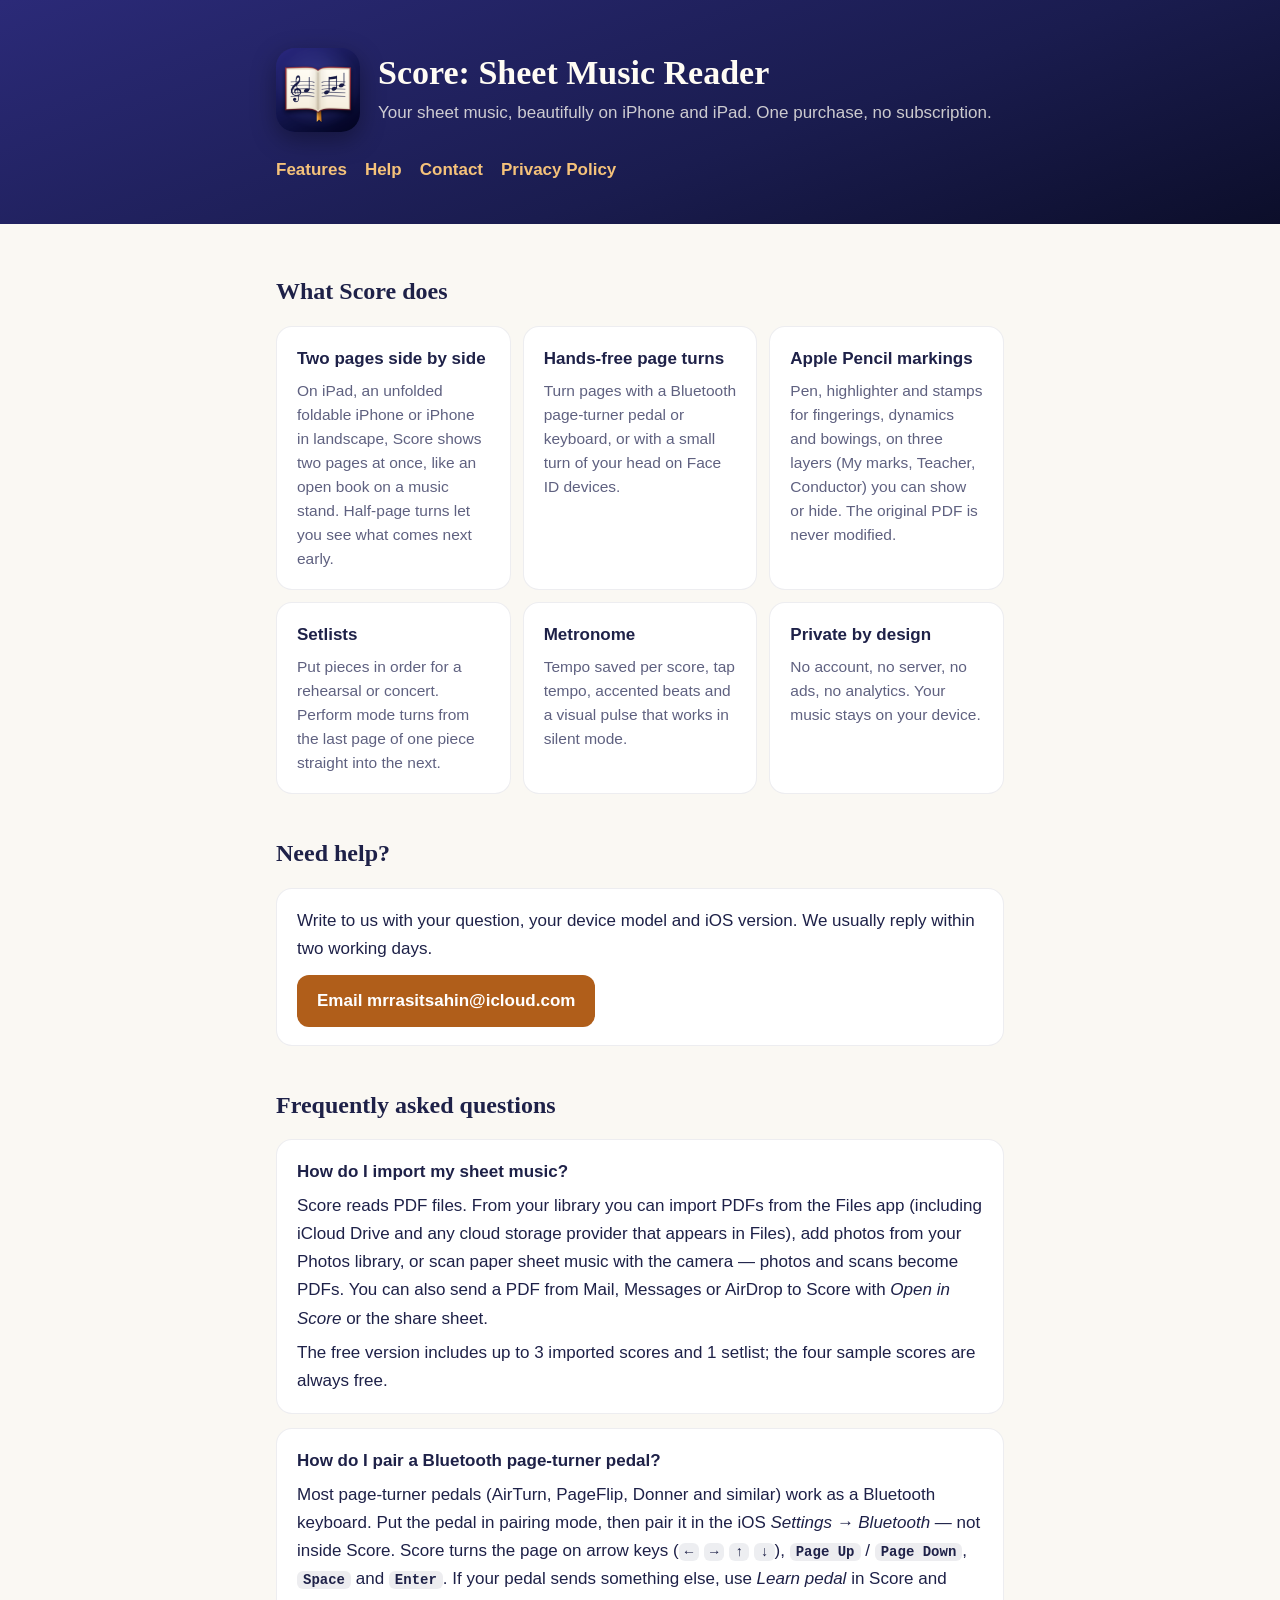
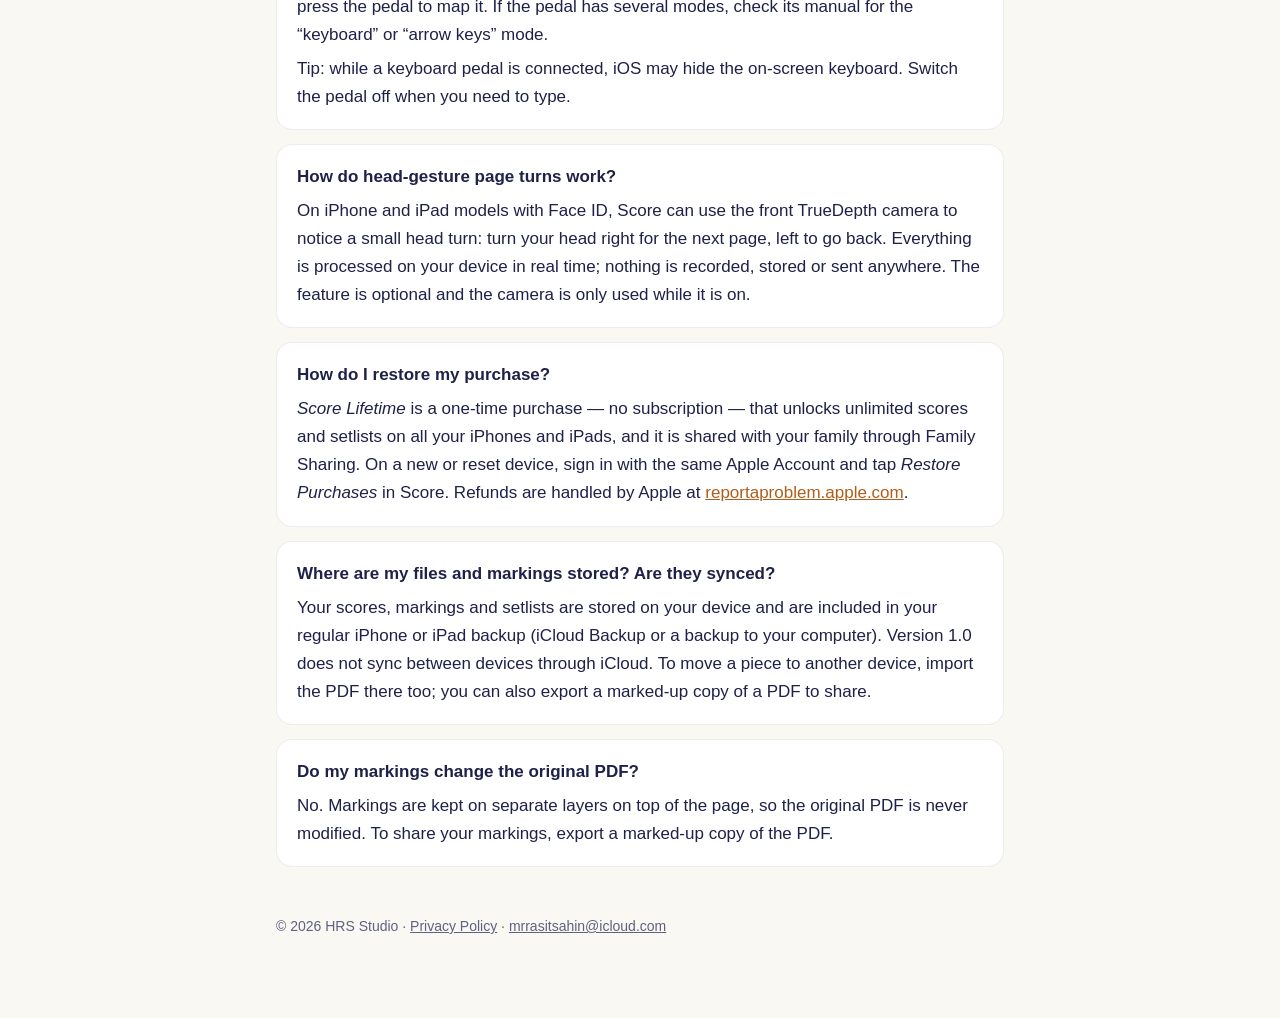
==== index.html @ c7d860ef "Score support and privacy site" ====
<!doctype html>
<html lang="en">
<head>
<meta charset="utf-8">
<meta name="viewport" content="width=device-width,initial-scale=1">
<title>Score: Sheet Music Reader — Support</title>
<meta name="description" content="Support for Score: Sheet Music Reader, a PDF sheet music reader for iPhone and iPad with two-page view, hands-free page turns, Apple Pencil markings, setlists and a metronome.">
<link rel="stylesheet" href="style.css">
<link rel="icon" href="icon.png">
<link rel="apple-touch-icon" href="icon.png">
</head>
<body>
<div class="hero"><div class="wrap">
<header><img src="icon.png" alt=""><div><h1>Score: Sheet Music Reader</h1><p class="sub">Your sheet music, beautifully on iPhone and iPad. One purchase, no subscription.</p></div></header>
<nav><a href="#features">Features</a><a href="#help">Help</a><a href="#contact">Contact</a><a href="privacy.html">Privacy Policy</a></nav>
</div></div>
<main class="wrap">

<h2 id="features">What Score does</h2>
<div class="features">
<div class="card"><strong>Two pages side by side</strong><p>On iPad, an unfolded foldable iPhone or iPhone in landscape, Score shows two pages at once, like an open book on a music stand. Half-page turns let you see what comes next early.</p></div>
<div class="card"><strong>Hands-free page turns</strong><p>Turn pages with a Bluetooth page-turner pedal or keyboard, or with a small turn of your head on Face ID devices.</p></div>
<div class="card"><strong>Apple Pencil markings</strong><p>Pen, highlighter and stamps for fingerings, dynamics and bowings, on three layers (My marks, Teacher, Conductor) you can show or hide. The original PDF is never modified.</p></div>
<div class="card"><strong>Setlists</strong><p>Put pieces in order for a rehearsal or concert. Perform mode turns from the last page of one piece straight into the next.</p></div>
<div class="card"><strong>Metronome</strong><p>Tempo saved per score, tap tempo, accented beats and a visual pulse that works in silent mode.</p></div>
<div class="card"><strong>Private by design</strong><p>No account, no server, no ads, no analytics. Your music stays on your device.</p></div>
</div>

<h2 id="contact">Need help?</h2>
<div class="card"><p>Write to us with your question, your device model and iOS version. We usually reply within two working days.</p>
<a class="btn" href="mailto:mrrasitsahin@icloud.com?subject=Score%20support">Email mrrasitsahin@icloud.com</a></div>

<h2 id="help">Frequently asked questions</h2>
<div class="card"><strong>How do I import my sheet music?</strong>
<p>Score reads PDF files. From your library you can import PDFs from the Files app (including iCloud Drive and any cloud storage provider that appears in Files), add photos from your Photos library, or scan paper sheet music with the camera — photos and scans become PDFs. You can also send a PDF from Mail, Messages or AirDrop to Score with <em>Open in Score</em> or the share sheet.</p>
<p>The free version includes up to 3 imported scores and 1 setlist; the four sample scores are always free.</p></div>
<div class="card"><strong>How do I pair a Bluetooth page-turner pedal?</strong>
<p>Most page-turner pedals (AirTurn, PageFlip, Donner and similar) work as a Bluetooth keyboard. Put the pedal in pairing mode, then pair it in the iOS <em>Settings → Bluetooth</em> — not inside Score. Score turns the page on arrow keys (<kbd>←</kbd> <kbd>→</kbd> <kbd>↑</kbd> <kbd>↓</kbd>), <kbd>Page Up</kbd> / <kbd>Page Down</kbd>, <kbd>Space</kbd> and <kbd>Enter</kbd>. If your pedal sends something else, use <em>Learn pedal</em> in Score and press the pedal to map it. If the pedal has several modes, check its manual for the “keyboard” or “arrow keys” mode.</p>
<p>Tip: while a keyboard pedal is connected, iOS may hide the on-screen keyboard. Switch the pedal off when you need to type.</p></div>
<div class="card"><strong>How do head-gesture page turns work?</strong>
<p>On iPhone and iPad models with Face ID, Score can use the front TrueDepth camera to notice a small head turn: turn your head right for the next page, left to go back. Everything is processed on your device in real time; nothing is recorded, stored or sent anywhere. The feature is optional and the camera is only used while it is on.</p></div>
<div class="card"><strong>How do I restore my purchase?</strong>
<p><em>Score Lifetime</em> is a one-time purchase — no subscription — that unlocks unlimited scores and setlists on all your iPhones and iPads, and it is shared with your family through Family Sharing. On a new or reset device, sign in with the same Apple Account and tap <em>Restore Purchases</em> in Score. Refunds are handled by Apple at <a href="https://reportaproblem.apple.com">reportaproblem.apple.com</a>.</p></div>
<div class="card"><strong>Where are my files and markings stored? Are they synced?</strong>
<p>Your scores, markings and setlists are stored on your device and are included in your regular iPhone or iPad backup (iCloud Backup or a backup to your computer). Version 1.0 does not sync between devices through iCloud. To move a piece to another device, import the PDF there too; you can also export a marked-up copy of a PDF to share.</p></div>
<div class="card"><strong>Do my markings change the original PDF?</strong>
<p>No. Markings are kept on separate layers on top of the page, so the original PDF is never modified. To share your markings, export a marked-up copy of the PDF.</p></div>

<footer>© 2026 HRS Studio · <a href="privacy.html">Privacy Policy</a> · <a href="mailto:mrrasitsahin@icloud.com">mrrasitsahin@icloud.com</a></footer>
</main>
</body>
</html>
---- style.css ----
:root{--bg:#faf8f3;--fg:#1e2148;--muted:#5f6180;--accent:#b05e1a;--card:#ffffff;--line:rgba(30,33,72,.08);--hero:#1a1c4f;--hero2:#2b2a78}
@media (prefers-color-scheme:dark){:root{--bg:#121212;--fg:#f1eee6;--muted:#a9a8b8;--accent:#f0a24a;--card:#1d1d24;--line:rgba(255,255,255,.08);--hero:#14153a;--hero2:#24236a}}
*{box-sizing:border-box}
html{-webkit-text-size-adjust:100%}
body{margin:0;background:var(--bg);color:var(--fg);font:17px/1.65 -apple-system,BlinkMacSystemFont,"Segoe UI",Roboto,sans-serif}
.hero{background:linear-gradient(160deg,var(--hero2),var(--hero) 60%,#0c0e2a);color:#fffcf4}
.hero .wrap{padding-top:48px;padding-bottom:40px}
.wrap{max-width:760px;margin:0 auto;padding:0 16px}
main.wrap{padding-top:8px;padding-bottom:80px}
header{display:flex;gap:18px;align-items:center}
header img{width:84px;height:84px;border-radius:19px;box-shadow:0 8px 24px rgba(0,0,0,.35);flex:none}
h1{margin:0;font-family:ui-serif,"New York",Georgia,serif;font-size:34px;line-height:1.15;font-weight:700}
.sub{margin:6px 0 0;color:rgba(255,252,244,.78)}
.hero nav{margin-top:24px;display:flex;flex-wrap:wrap;gap:8px 18px}
.hero nav a{color:#f5c27a;font-weight:600;text-decoration:none}
.hero nav a:hover{text-decoration:underline}
h2{font-family:ui-serif,"New York",Georgia,serif;font-size:24px;margin:40px 0 8px}
.card{background:var(--card);border:1px solid var(--line);border-radius:16px;padding:18px 20px;margin:14px 0}
.card p{margin:6px 0 0}.card p:first-child{margin-top:0}
.card ul{margin:6px 0 0;padding-left:20px}.card li{margin:6px 0}
.features{display:grid;grid-template-columns:repeat(auto-fit,minmax(220px,1fr));gap:12px;margin-top:14px}
.features .card{margin:0}
.features strong{display:block;margin-bottom:2px}
.features p{color:var(--muted);font-size:15.5px;line-height:1.55}
a{color:var(--accent)}
.btn{display:inline-block;margin-top:12px;background:var(--accent);color:#fff;text-decoration:none;padding:12px 20px;border-radius:12px;font-weight:600}
@media (prefers-color-scheme:dark){.btn{color:#1a1206}}
kbd{font:600 14px ui-monospace,SFMono-Regular,Menlo,monospace;background:var(--line);border-radius:6px;padding:1px 6px}
footer{color:var(--muted);font-size:14px;margin-top:48px}
footer a{color:var(--muted)}
@media (max-width:480px){h1{font-size:28px}header img{width:68px;height:68px;border-radius:15px}}
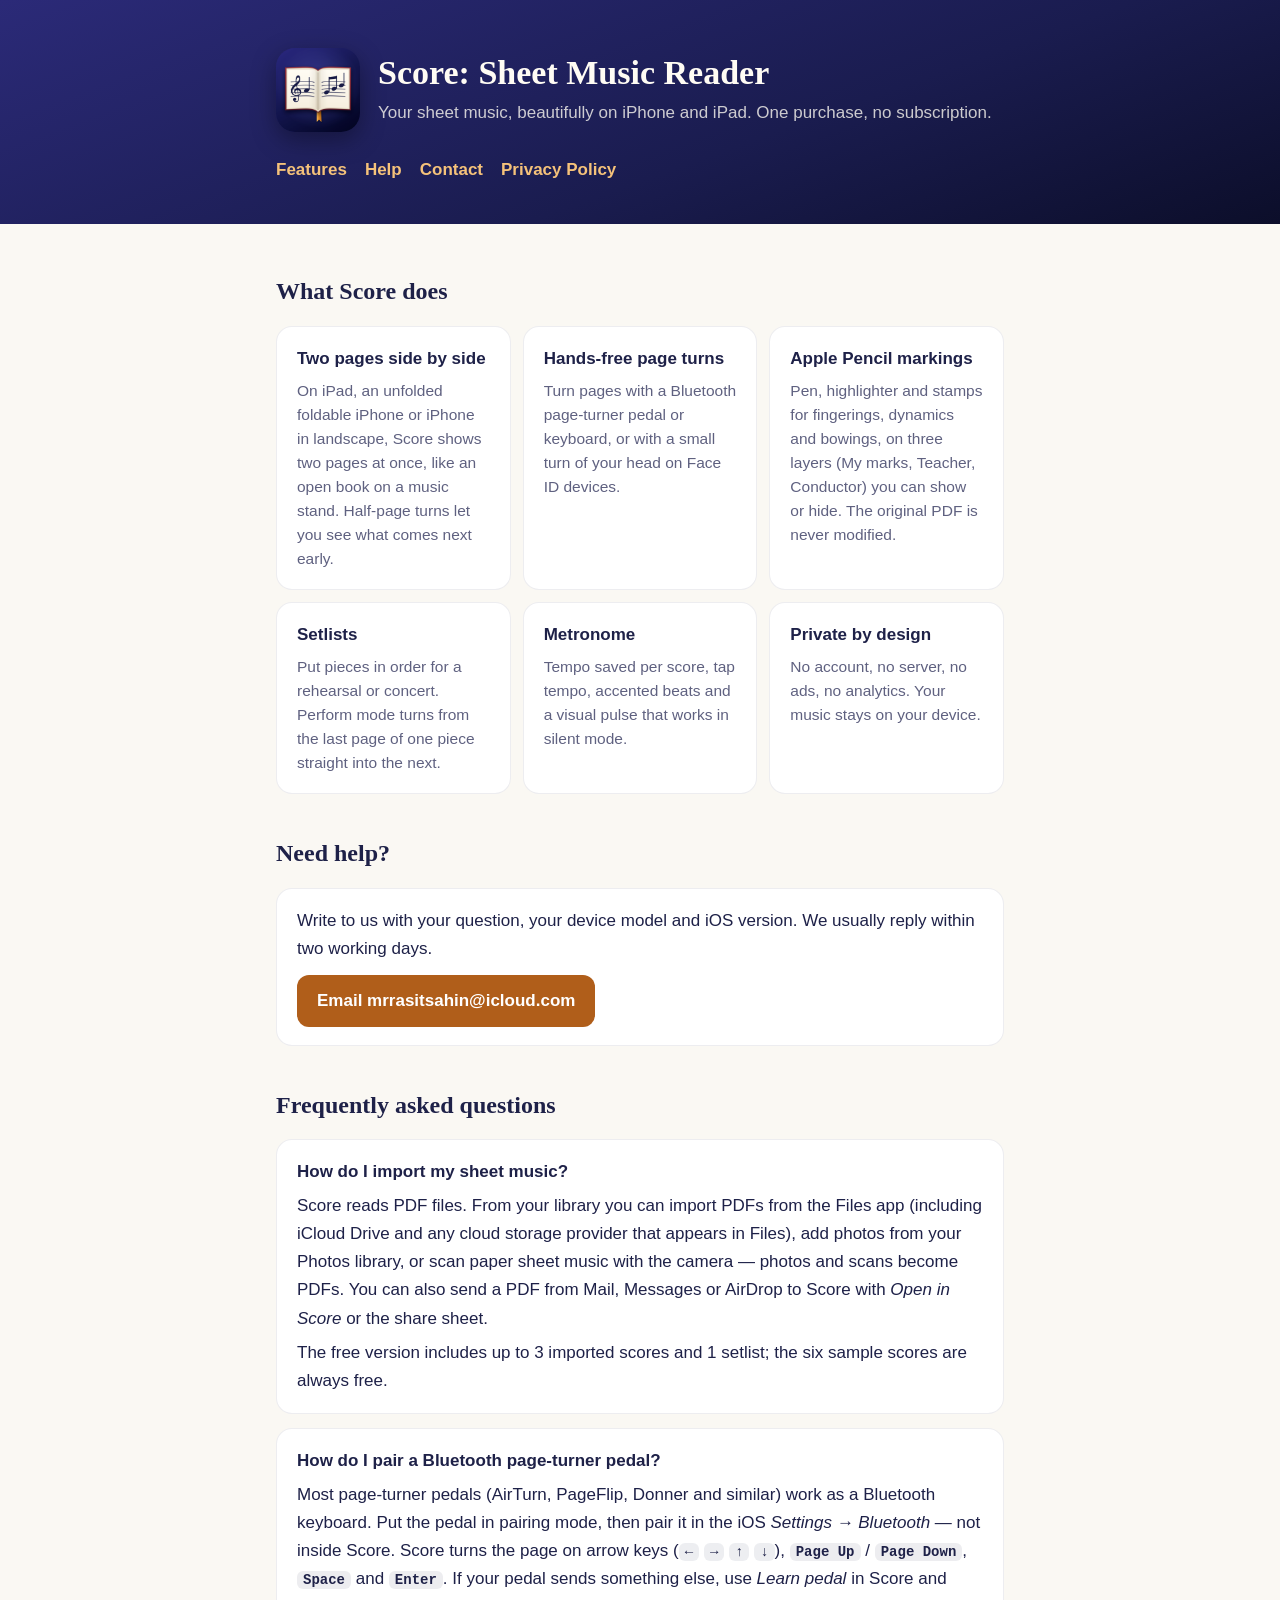
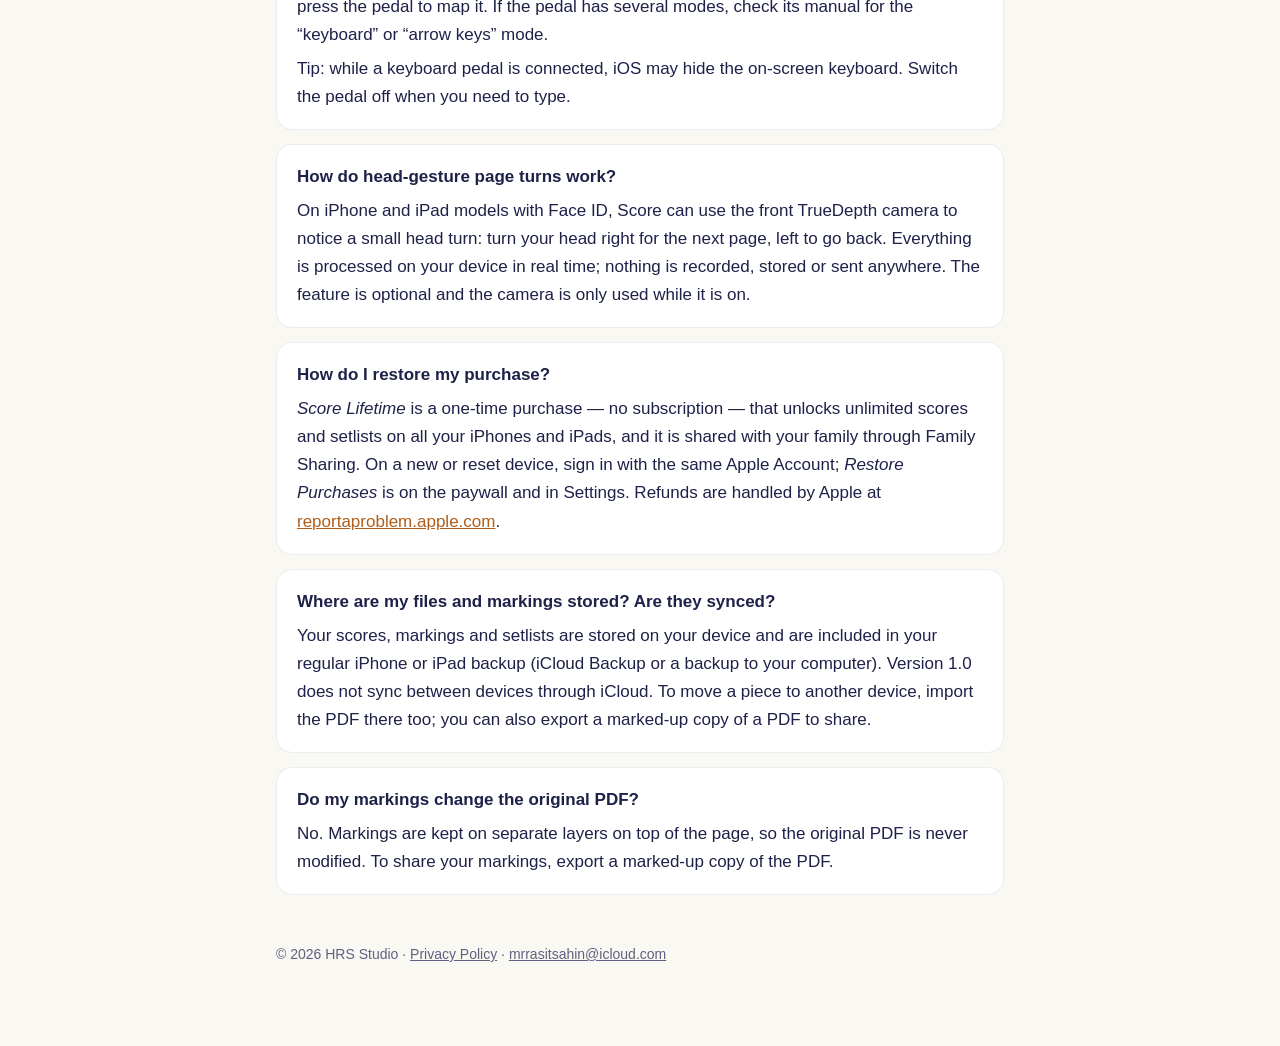
==== commit a8c71aa9: "Six sample scores; Restore Purchases is on the paywall and in Settings Co-Authored-By: Claude Opus 5" ====
--- a/index.html
+++ b/index.html
@@ -33,14 +33,14 @@
 <h2 id="help">Frequently asked questions</h2>
 <div class="card"><strong>How do I import my sheet music?</strong>
 <p>Score reads PDF files. From your library you can import PDFs from the Files app (including iCloud Drive and any cloud storage provider that appears in Files), add photos from your Photos library, or scan paper sheet music with the camera — photos and scans become PDFs. You can also send a PDF from Mail, Messages or AirDrop to Score with <em>Open in Score</em> or the share sheet.</p>
-<p>The free version includes up to 3 imported scores and 1 setlist; the four sample scores are always free.</p></div>
+<p>The free version includes up to 3 imported scores and 1 setlist; the six sample scores are always free.</p></div>
 <div class="card"><strong>How do I pair a Bluetooth page-turner pedal?</strong>
 <p>Most page-turner pedals (AirTurn, PageFlip, Donner and similar) work as a Bluetooth keyboard. Put the pedal in pairing mode, then pair it in the iOS <em>Settings → Bluetooth</em> — not inside Score. Score turns the page on arrow keys (<kbd>←</kbd> <kbd>→</kbd> <kbd>↑</kbd> <kbd>↓</kbd>), <kbd>Page Up</kbd> / <kbd>Page Down</kbd>, <kbd>Space</kbd> and <kbd>Enter</kbd>. If your pedal sends something else, use <em>Learn pedal</em> in Score and press the pedal to map it. If the pedal has several modes, check its manual for the “keyboard” or “arrow keys” mode.</p>
 <p>Tip: while a keyboard pedal is connected, iOS may hide the on-screen keyboard. Switch the pedal off when you need to type.</p></div>
 <div class="card"><strong>How do head-gesture page turns work?</strong>
 <p>On iPhone and iPad models with Face ID, Score can use the front TrueDepth camera to notice a small head turn: turn your head right for the next page, left to go back. Everything is processed on your device in real time; nothing is recorded, stored or sent anywhere. The feature is optional and the camera is only used while it is on.</p></div>
 <div class="card"><strong>How do I restore my purchase?</strong>
-<p><em>Score Lifetime</em> is a one-time purchase — no subscription — that unlocks unlimited scores and setlists on all your iPhones and iPads, and it is shared with your family through Family Sharing. On a new or reset device, sign in with the same Apple Account and tap <em>Restore Purchases</em> in Score. Refunds are handled by Apple at <a href="https://reportaproblem.apple.com">reportaproblem.apple.com</a>.</p></div>
+<p><em>Score Lifetime</em> is a one-time purchase — no subscription — that unlocks unlimited scores and setlists on all your iPhones and iPads, and it is shared with your family through Family Sharing. On a new or reset device, sign in with the same Apple Account; <em>Restore Purchases</em> is on the paywall and in Settings. Refunds are handled by Apple at <a href="https://reportaproblem.apple.com">reportaproblem.apple.com</a>.</p></div>
 <div class="card"><strong>Where are my files and markings stored? Are they synced?</strong>
 <p>Your scores, markings and setlists are stored on your device and are included in your regular iPhone or iPad backup (iCloud Backup or a backup to your computer). Version 1.0 does not sync between devices through iCloud. To move a piece to another device, import the PDF there too; you can also export a marked-up copy of a PDF to share.</p></div>
 <div class="card"><strong>Do my markings change the original PDF?</strong>
